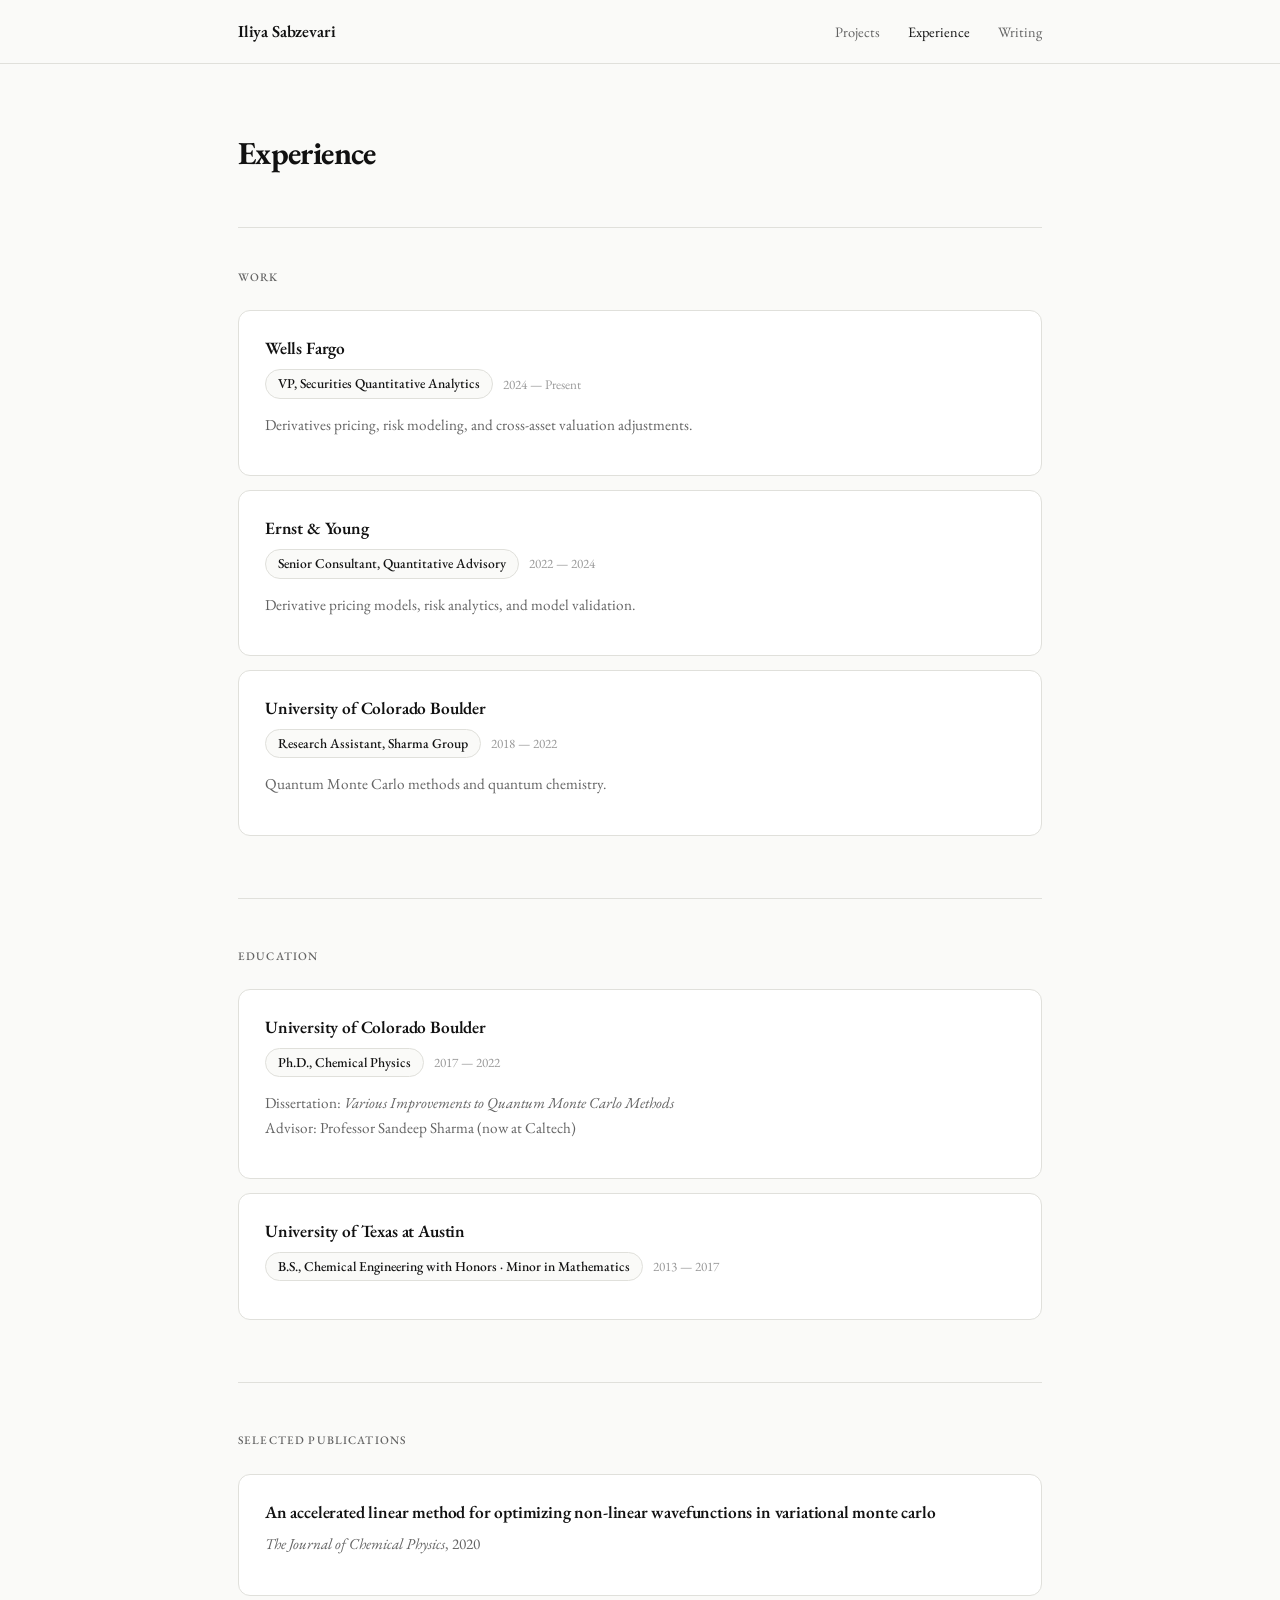
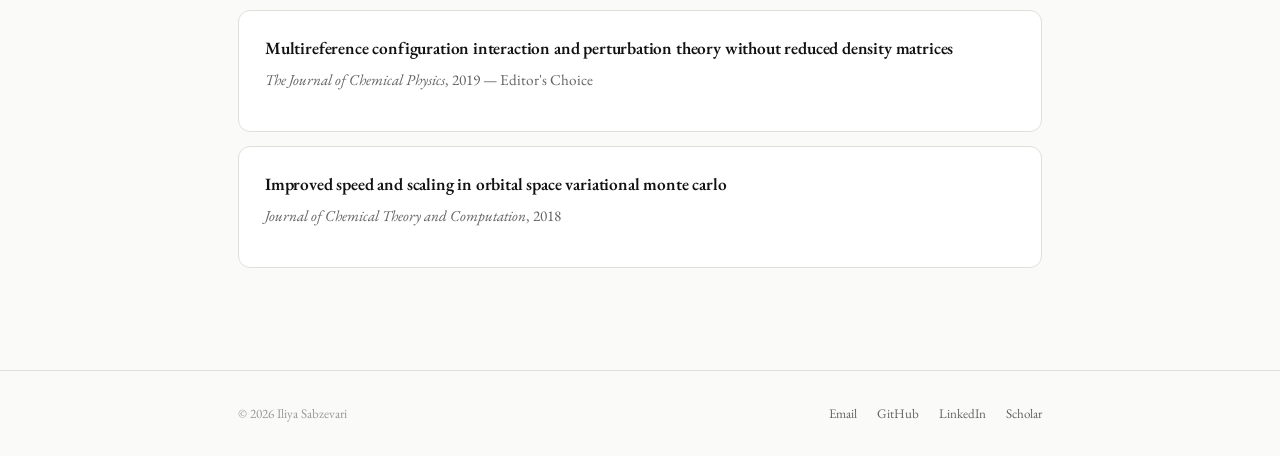
==== experience.html @ 63ef986a "initial site" ====
<!DOCTYPE html>
<html lang="en">
<head>
  <meta charset="UTF-8" />
  <meta name="viewport" content="width=device-width, initial-scale=1.0" />
  <title>Experience — Iliya Sabzevari</title>
  <link rel="preconnect" href="https://fonts.googleapis.com" />
  <link rel="preconnect" href="https://fonts.gstatic.com" crossorigin />
  <link href="https://fonts.googleapis.com/css2?family=EB+Garamond:ital,wght@0,400;0,600;0,700;1,400&display=swap" rel="stylesheet" />
  <link rel="stylesheet" href="styles.css" />
</head>
<body>
  <header class="site-header">
    <nav class="nav">
      <a href="index.html" class="brand">Iliya Sabzevari</a>
      <div class="nav-links">
        <a href="projects.html">Projects</a>
        <a href="experience.html" class="active">Experience</a>
        <a href="writing.html">Writing</a>
      </div>
    </nav>
  </header>

  <main class="container">
    <div class="page-header">
      <h1>Experience</h1>
    </div>

    <!-- Work -->
    <section class="section" style="border-top: none; padding-top: 0;">
      <p class="section-label">Work</p>

      <article class="card">
        <h3>Wells Fargo</h3>
        <div class="exp-meta">
          <span class="role">VP, Securities Quantitative Analytics</span>
          <span class="period">2024 — Present</span>
        </div>
        <p class="subtitle">Derivatives pricing, risk modeling, and cross-asset valuation adjustments.</p>
      </article>

      <article class="card">
        <h3>Ernst &amp; Young</h3>
        <div class="exp-meta">
          <span class="role">Senior Consultant, Quantitative Advisory</span>
          <span class="period">2022 — 2024</span>
        </div>
        <p class="subtitle">Derivative pricing models, risk analytics, and model validation.</p>
      </article>

      <article class="card">
        <h3>University of Colorado Boulder</h3>
        <div class="exp-meta">
          <span class="role">Research Assistant, Sharma Group</span>
          <span class="period">2018 — 2022</span>
        </div>
        <p class="subtitle">Quantum Monte Carlo methods and quantum chemistry.</p>
      </article>
    </section>

    <!-- Education -->
    <section class="section">
      <p class="section-label">Education</p>

      <article class="card">
        <h3>University of Colorado Boulder</h3>
        <div class="exp-meta">
          <span class="role">Ph.D., Chemical Physics</span>
          <span class="period">2017 — 2022</span>
        </div>
        <p class="subtitle">Dissertation: <em>Various Improvements to Quantum Monte Carlo Methods</em><br />Advisor: Professor Sandeep Sharma (now at Caltech)</p>
      </article>

      <article class="card">
        <h3>University of Texas at Austin</h3>
        <div class="exp-meta">
          <span class="role">B.S., Chemical Engineering with Honors · Minor in Mathematics</span>
          <span class="period">2013 — 2017</span>
        </div>
      </article>
    </section>

    <!-- Publications -->
    <section class="section">
      <p class="section-label">Selected Publications</p>

      <a class="card" href="https://doi.org/10.1063/1.5125803" target="_blank" rel="noopener" style="display: block; text-decoration: none;">
        <h3>An accelerated linear method for optimizing non-linear wavefunctions in variational monte carlo</h3>
        <p class="subtitle"><em>The Journal of Chemical Physics</em>, 2020</p>
      </a>

      <a class="card" href="https://doi.org/10.1063/1.5128115" target="_blank" rel="noopener" style="display: block; text-decoration: none;">
        <h3>Multireference configuration interaction and perturbation theory without reduced density matrices</h3>
        <p class="subtitle"><em>The Journal of Chemical Physics</em>, 2019 — Editor's Choice</p>
      </a>

      <a class="card" href="https://doi.org/10.1021/acs.jctc.8b00927" target="_blank" rel="noopener" style="display: block; text-decoration: none;">
        <h3>Improved speed and scaling in orbital space variational monte carlo</h3>
        <p class="subtitle"><em>Journal of Chemical Theory and Computation</em>, 2018</p>
      </a>
    </section>
  </main>

  <footer class="site-footer">
    <div class="footer-inner">
      <span>&copy; 2026 Iliya Sabzevari</span>
      <div class="footer-links">
        <a href="mailto:iliya.sabzevari@gmail.com">Email</a>
        <a href="https://github.com/iliya-s" target="_blank" rel="noopener">GitHub</a>
        <a href="https://www.linkedin.com/in/iliya-sabzevari-ph-d-72a019a4/" target="_blank" rel="noopener">LinkedIn</a>
        <a href="https://scholar.google.com/citations?hl=en&user=_rSN45oAAAAJ" target="_blank" rel="noopener">Scholar</a>
      </div>
    </div>
  </footer>
</body>
</html>
---- styles.css ----
/* ── Tokens ─────────────────────────────────────────────── */
:root {
  --bg:     #fafaf8;
  --text:   #111111;
  --muted:  #636363;
  --light:  #999999;
  --line:   #e0e0db;
  --card:   #ffffff;
  --accent: #111111;
  --radius: 12px;
  --max-w:  860px;
}

/* ── Reset ──────────────────────────────────────────────── */
*, *::before, *::after { box-sizing: border-box; margin: 0; padding: 0; }

/* ── Base ───────────────────────────────────────────────── */
body {
  font-family: "EB Garamond", "Georgia", "Times New Roman", serif;
  background: var(--bg);
  color: var(--text);
  line-height: 1.6;
  -webkit-font-smoothing: antialiased;
  font-size: 17px;
}

a { color: inherit; text-decoration: none; }

img { display: block; max-width: 100%; }

/* ── Layout ─────────────────────────────────────────────── */
.container {
  max-width: var(--max-w);
  margin: 0 auto;
  padding: 0 28px;
}

/* ── Nav ────────────────────────────────────────────────── */
.site-header {
  position: sticky;
  top: 0;
  z-index: 100;
  background: var(--bg);
  border-bottom: 1px solid var(--line);
}

.nav {
  max-width: var(--max-w);
  margin: 0 auto;
  padding: 18px 28px;
  display: flex;
  justify-content: space-between;
  align-items: center;
}

.brand {
  font-weight: 600;
  font-size: 1.05rem;
  letter-spacing: -0.01em;
}

.nav-links {
  display: flex;
  gap: 28px;
}

.nav-links a {
  font-size: 0.9rem;
  color: var(--muted);
  transition: color 0.2s;
}

.nav-links a:hover,
.nav-links a.active {
  color: var(--text);
}

/* ── Hero (home) ────────────────────────────────────────── */
.hero {
  padding: 80px 0 64px;
}

.hero-intro {
  display: flex;
  align-items: flex-start;
  gap: 48px;
}

.hero-text {
  flex: 1;
  min-width: 0;
}

.hero-photo {
  flex-shrink: 0;
  width: 200px;
  height: 200px;
  border-radius: 50%;
  overflow: hidden;
  margin-top: 8px;
}

.hero-photo img {
  width: 100%;
  height: 100%;
  object-fit: cover;
}

.eyebrow {
  text-transform: uppercase;
  letter-spacing: 0.1em;
  font-size: 0.72rem;
  color: var(--muted);
  margin-bottom: 18px;
  font-weight: 500;
}

.hero h1 {
  font-size: clamp(2rem, 5vw, 3.2rem);
  line-height: 1.08;
  letter-spacing: -0.02em;
  font-weight: 700;
  margin-bottom: 10px;
}

.lede {
  max-width: 560px;
  font-size: 1.08rem;
  color: var(--muted);
  line-height: 1.65;
}

.about-text {
  margin-top: 24px;
  font-size: 1.05rem;
  line-height: 1.75;
  color: var(--text);
  max-width: 600px;
}

.actions {
  display: flex;
  gap: 12px;
  margin-top: 32px;
  flex-wrap: wrap;
}

/* ── Buttons ────────────────────────────────────────────── */
.btn {
  display: inline-flex;
  align-items: center;
  gap: 6px;
  padding: 10px 20px;
  font-size: 0.88rem;
  font-weight: 500;
  border: 1px solid var(--line);
  border-radius: 999px;
  background: transparent;
  color: var(--text);
  cursor: pointer;
  transition: background 0.2s, border-color 0.2s;
}

.btn:hover {
  background: var(--text);
  color: #fff;
  border-color: var(--text);
}

.btn.primary {
  background: var(--text);
  color: #fff;
  border-color: var(--text);
}

.btn.primary:hover {
  background: #333;
  border-color: #333;
}

.btn .arrow {
  transition: transform 0.2s;
}

.btn:hover .arrow {
  transform: translateX(3px);
}

/* ── Page header (inner pages) ──────────────────────────── */
.page-header {
  padding: 64px 0 40px;
  border-bottom: 1px solid var(--line);
  margin-bottom: 40px;
}

.page-header h1 {
  font-size: 2rem;
  font-weight: 700;
  letter-spacing: -0.02em;
  margin-bottom: 8px;
}

.page-header p {
  color: var(--muted);
  font-size: 1.05rem;
}

/* ── Sections ───────────────────────────────────────────── */
.section {
  padding: 48px 0;
}

.section + .section {
  border-top: 1px solid var(--line);
}

.section-label {
  text-transform: uppercase;
  letter-spacing: 0.1em;
  font-size: 0.72rem;
  font-weight: 500;
  color: var(--muted);
  margin-bottom: 24px;
}

/* ── Cards ──────────────────────────────────────────────── */
.card {
  background: var(--card);
  border: 1px solid var(--line);
  border-radius: var(--radius);
  padding: 24px 26px;
  margin-bottom: 14px;
  transition: border-color 0.2s, box-shadow 0.2s;
}

.card:hover {
  border-color: #c0c0b8;
  box-shadow: 0 2px 12px rgba(0,0,0,0.04);
}

.card h3 {
  font-size: 1.08rem;
  font-weight: 600;
  margin-bottom: 6px;
  letter-spacing: -0.01em;
}

.card .subtitle {
  font-size: 0.95rem;
  color: var(--muted);
  margin-bottom: 14px;
}

.card ul {
  list-style: none;
  padding: 0;
}

.card li {
  position: relative;
  padding-left: 16px;
  font-size: 0.95rem;
  color: var(--muted);
  line-height: 1.65;
}

.card li + li {
  margin-top: 6px;
}

.card li::before {
  content: "";
  position: absolute;
  left: 0;
  top: 10px;
  width: 5px;
  height: 5px;
  border-radius: 50%;
  background: var(--line);
}

/* ── Experience timeline ────────────────────────────────── */
.exp-meta {
  display: flex;
  align-items: center;
  gap: 10px;
  margin-bottom: 14px;
  flex-wrap: wrap;
}

.exp-meta .role {
  font-size: 0.85rem;
  font-weight: 500;
  color: var(--text);
  background: var(--bg);
  border: 1px solid var(--line);
  border-radius: 999px;
  padding: 3px 12px;
}

.exp-meta .period {
  font-size: 0.82rem;
  color: var(--light);
}

/* ── Writing cards ──────────────────────────────────────── */
.writing-card {
  display: block;
  padding: 24px 26px;
  background: var(--card);
  border: 1px solid var(--line);
  border-radius: var(--radius);
  margin-bottom: 14px;
  transition: border-color 0.2s, box-shadow 0.2s;
}

.writing-card:hover {
  border-color: #c0c0b8;
  box-shadow: 0 2px 12px rgba(0,0,0,0.04);
}

.writing-card h3 {
  font-size: 1.08rem;
  font-weight: 600;
  margin-bottom: 6px;
  letter-spacing: -0.01em;
}

.writing-card p {
  font-size: 0.92rem;
  color: var(--muted);
  line-height: 1.6;
}

.writing-card .read-more {
  display: inline-block;
  margin-top: 12px;
  font-size: 0.85rem;
  font-weight: 500;
  color: var(--text);
}

/* ── Footer ─────────────────────────────────────────────── */
.site-footer {
  border-top: 1px solid var(--line);
  margin-top: 40px;
}

.footer-inner {
  max-width: var(--max-w);
  margin: 0 auto;
  padding: 32px 28px;
  display: flex;
  justify-content: space-between;
  align-items: center;
  flex-wrap: wrap;
  gap: 16px;
}

.footer-inner span {
  font-size: 0.82rem;
  color: var(--light);
}

.footer-links {
  display: flex;
  gap: 20px;
}

.footer-links a {
  font-size: 0.82rem;
  color: var(--muted);
  transition: color 0.2s;
}

.footer-links a:hover {
  color: var(--text);
}

/* ── Responsive ─────────────────────────────────────────── */
@media (max-width: 640px) {
  .nav {
    flex-direction: column;
    align-items: flex-start;
    gap: 12px;
  }

  .hero {
    padding: 56px 0 48px;
  }

  .hero-intro {
    flex-direction: column-reverse;
    gap: 32px;
  }

  .hero-photo {
    width: 140px;
    height: 140px;
  }

  .page-header {
    padding: 48px 0 32px;
  }

  .footer-inner {
    flex-direction: column;
    align-items: flex-start;
  }
}
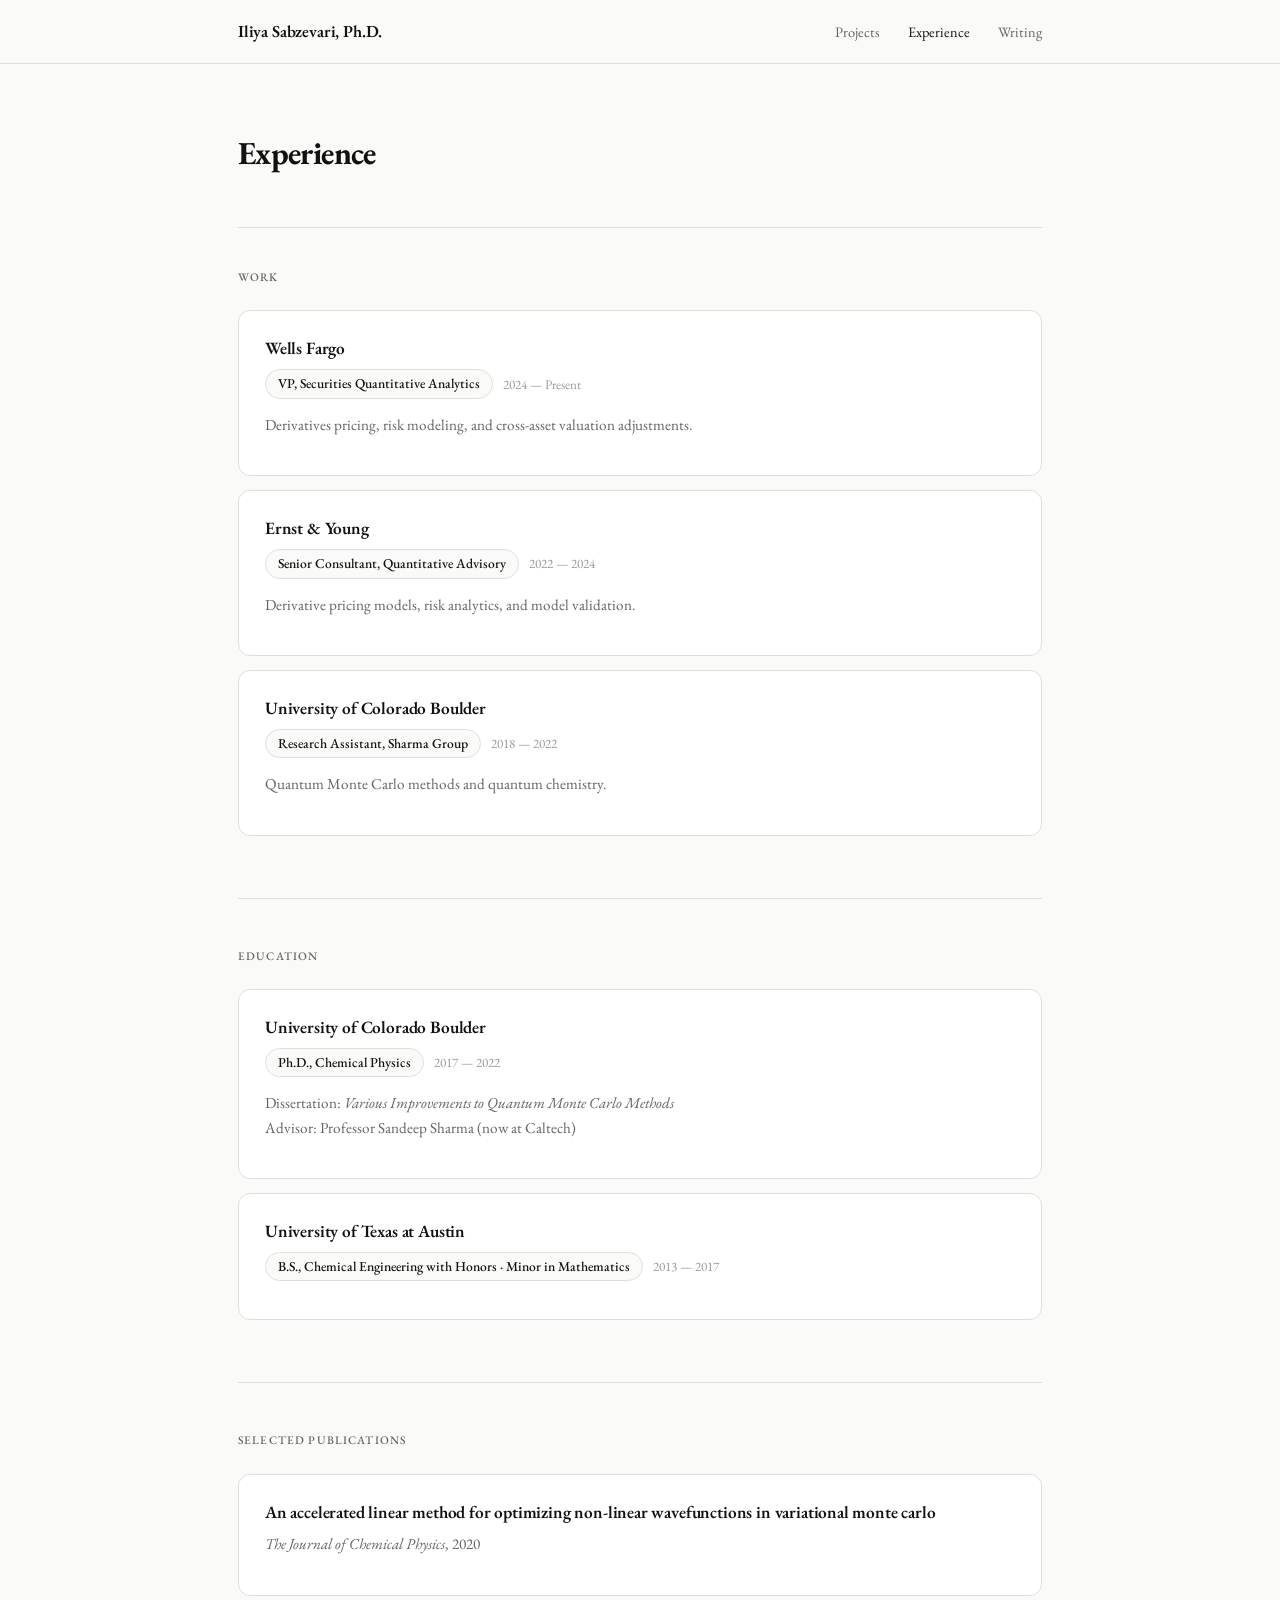
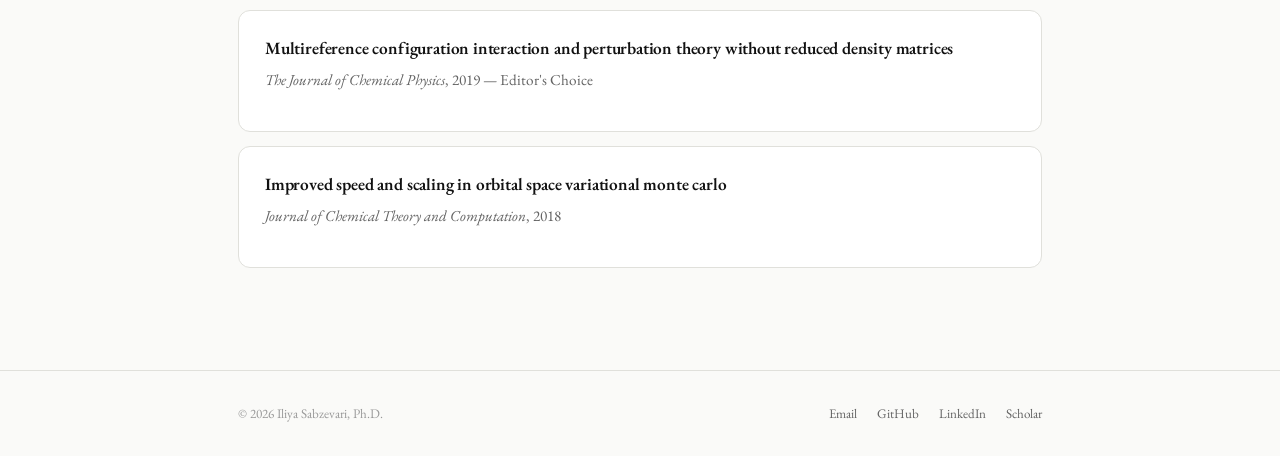
==== commit f155bd8c: "add Ph.D. to name" ====
--- a/experience.html
+++ b/experience.html
@@ -3,7 +3,7 @@
 <head>
   <meta charset="UTF-8" />
   <meta name="viewport" content="width=device-width, initial-scale=1.0" />
-  <title>Experience — Iliya Sabzevari</title>
+  <title>Experience — Iliya Sabzevari, Ph.D.</title>
   <link rel="preconnect" href="https://fonts.googleapis.com" />
   <link rel="preconnect" href="https://fonts.gstatic.com" crossorigin />
   <link href="https://fonts.googleapis.com/css2?family=EB+Garamond:ital,wght@0,400;0,600;0,700;1,400&display=swap" rel="stylesheet" />
@@ -12,7 +12,7 @@
 <body>
   <header class="site-header">
     <nav class="nav">
-      <a href="index.html" class="brand">Iliya Sabzevari</a>
+      <a href="index.html" class="brand">Iliya Sabzevari, Ph.D.</a>
       <div class="nav-links">
         <a href="projects.html">Projects</a>
         <a href="experience.html" class="active">Experience</a>
@@ -103,7 +103,7 @@
 
   <footer class="site-footer">
     <div class="footer-inner">
-      <span>&copy; 2026 Iliya Sabzevari</span>
+      <span>&copy; 2026 Iliya Sabzevari, Ph.D.</span>
       <div class="footer-links">
         <a href="mailto:iliya.sabzevari@gmail.com">Email</a>
         <a href="https://github.com/iliya-s" target="_blank" rel="noopener">GitHub</a>
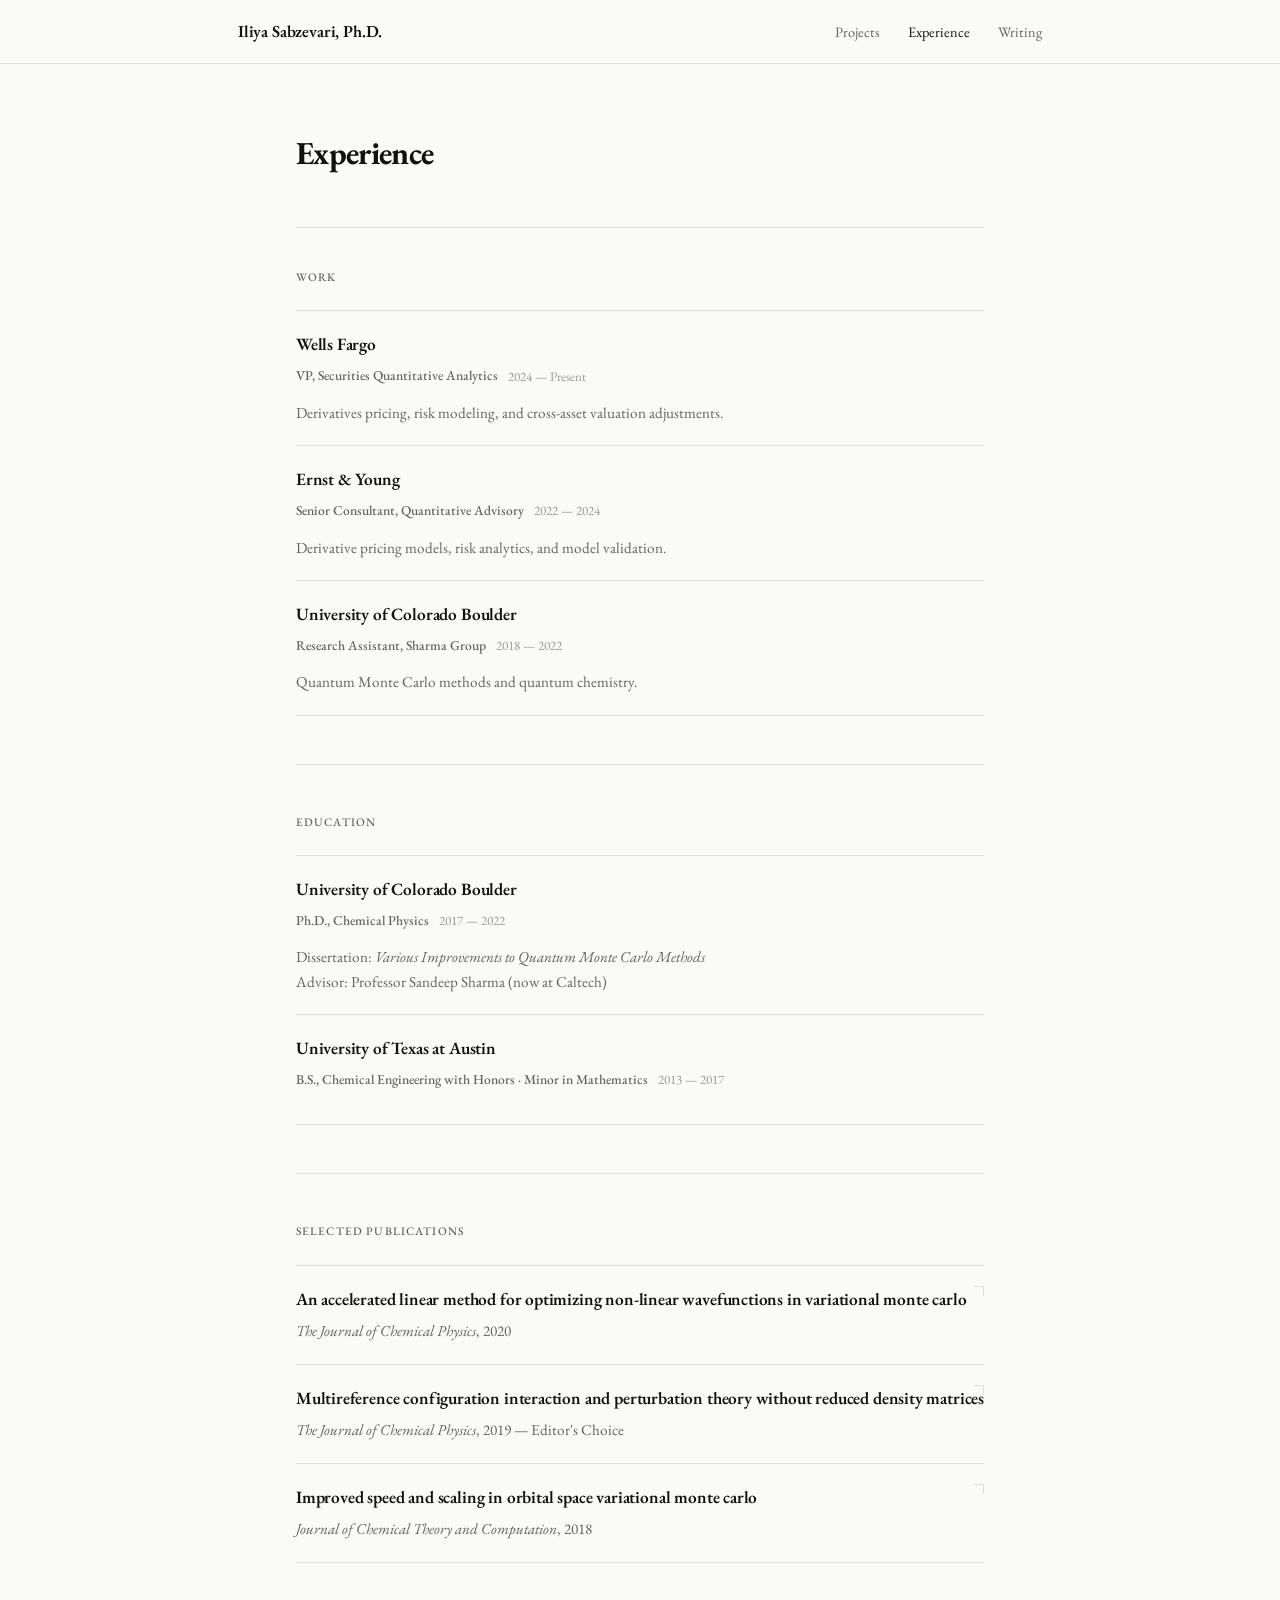
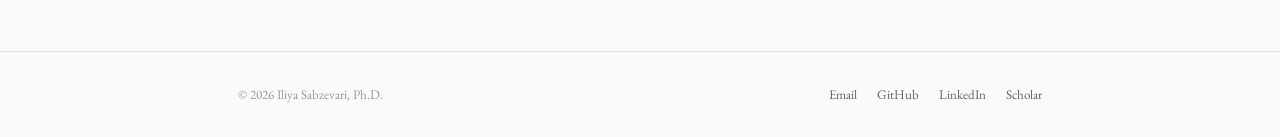
==== commit b7777035: "flat card design, sticky footer" ====
--- a/experience.html
+++ b/experience.html
@@ -84,17 +84,17 @@
     <section class="section">
       <p class="section-label">Selected Publications</p>
 
-      <a class="card" href="https://doi.org/10.1063/1.5125803" target="_blank" rel="noopener" style="display: block; text-decoration: none;">
+      <a class="card" href="https://doi.org/10.1063/1.5125803" target="_blank" rel="noopener">
         <h3>An accelerated linear method for optimizing non-linear wavefunctions in variational monte carlo</h3>
         <p class="subtitle"><em>The Journal of Chemical Physics</em>, 2020</p>
       </a>
 
-      <a class="card" href="https://doi.org/10.1063/1.5128115" target="_blank" rel="noopener" style="display: block; text-decoration: none;">
+      <a class="card" href="https://doi.org/10.1063/1.5128115" target="_blank" rel="noopener">
         <h3>Multireference configuration interaction and perturbation theory without reduced density matrices</h3>
         <p class="subtitle"><em>The Journal of Chemical Physics</em>, 2019 — Editor's Choice</p>
       </a>
 
-      <a class="card" href="https://doi.org/10.1021/acs.jctc.8b00927" target="_blank" rel="noopener" style="display: block; text-decoration: none;">
+      <a class="card" href="https://doi.org/10.1021/acs.jctc.8b00780" target="_blank" rel="noopener">
         <h3>Improved speed and scaling in orbital space variational monte carlo</h3>
         <p class="subtitle"><em>Journal of Chemical Theory and Computation</em>, 2018</p>
       </a>
--- a/styles.css
+++ b/styles.css
@@ -5,9 +5,7 @@
   --muted:  #636363;
   --light:  #999999;
   --line:   #e0e0db;
-  --card:   #ffffff;
   --accent: #111111;
-  --radius: 12px;
   --max-w:  860px;
 }
 
@@ -15,6 +13,10 @@
 *, *::before, *::after { box-sizing: border-box; margin: 0; padding: 0; }
 
 /* ── Base ───────────────────────────────────────────────── */
+html {
+  min-height: 100%;
+}
+
 body {
   font-family: "EB Garamond", "Georgia", "Times New Roman", serif;
   background: var(--bg);
@@ -22,6 +24,13 @@
   line-height: 1.6;
   -webkit-font-smoothing: antialiased;
   font-size: 17px;
+  min-height: 100vh;
+  display: flex;
+  flex-direction: column;
+}
+
+main.container {
+  flex: 1;
 }
 
 a { color: inherit; text-decoration: none; }
@@ -154,7 +163,7 @@
   font-size: 0.88rem;
   font-weight: 500;
   border: 1px solid var(--line);
-  border-radius: 999px;
+  border-radius: 0;
   background: transparent;
   color: var(--text);
   cursor: pointer;
@@ -225,17 +234,42 @@
 
 /* ── Cards ──────────────────────────────────────────────── */
 .card {
-  background: var(--card);
-  border: 1px solid var(--line);
-  border-radius: var(--radius);
-  padding: 24px 26px;
-  margin-bottom: 14px;
-  transition: border-color 0.2s, box-shadow 0.2s;
+  background: transparent;
+  border-top: 1px solid var(--line);
+  padding: 20px 0;
+  margin-bottom: 0;
+  transition: border-color 0.2s;
+}
+
+.card:last-child {
+  border-bottom: 1px solid var(--line);
 }
 
 .card:hover {
   border-color: #c0c0b8;
-  box-shadow: 0 2px 12px rgba(0,0,0,0.04);
+}
+
+a.card {
+  cursor: pointer;
+  position: relative;
+  display: block;
+  text-decoration: none;
+}
+
+a.card::after {
+  content: "";
+  position: absolute;
+  top: 20px;
+  right: 0;
+  width: 10px;
+  height: 10px;
+  border-top: 1.5px solid var(--line);
+  border-right: 1.5px solid var(--line);
+  transition: border-color 0.2s;
+}
+
+a.card:hover::after {
+  border-color: var(--muted);
 }
 
 .card h3 {
@@ -248,7 +282,7 @@
 .card .subtitle {
   font-size: 0.95rem;
   color: var(--muted);
-  margin-bottom: 14px;
+  margin-bottom: 0;
 }
 
 .card ul {
@@ -291,11 +325,7 @@
 .exp-meta .role {
   font-size: 0.85rem;
   font-weight: 500;
-  color: var(--text);
-  background: var(--bg);
-  border: 1px solid var(--line);
-  border-radius: 999px;
-  padding: 3px 12px;
+  color: var(--muted);
 }
 
 .exp-meta .period {
@@ -306,17 +336,20 @@
 /* ── Writing cards ──────────────────────────────────────── */
 .writing-card {
   display: block;
-  padding: 24px 26px;
-  background: var(--card);
-  border: 1px solid var(--line);
-  border-radius: var(--radius);
-  margin-bottom: 14px;
-  transition: border-color 0.2s, box-shadow 0.2s;
+  position: relative;
+  background: transparent;
+  border-top: 1px solid var(--line);
+  padding: 20px 0;
+  margin-bottom: 0;
+  transition: border-color 0.2s;
+}
+
+.writing-card:last-of-type {
+  border-bottom: 1px solid var(--line);
 }
 
 .writing-card:hover {
   border-color: #c0c0b8;
-  box-shadow: 0 2px 12px rgba(0,0,0,0.04);
 }
 
 .writing-card h3 {
@@ -324,6 +357,27 @@
   font-weight: 600;
   margin-bottom: 6px;
   letter-spacing: -0.01em;
+}
+
+.writing-date {
+  font-size: 0.82rem;
+  color: var(--light);
+}
+
+.writing-card::after {
+  content: "";
+  position: absolute;
+  top: 20px;
+  right: 0;
+  width: 10px;
+  height: 10px;
+  border-top: 1.5px solid var(--line);
+  border-right: 1.5px solid var(--line);
+  transition: border-color 0.2s;
+}
+
+.writing-card:hover::after {
+  border-color: var(--muted);
 }
 
 .writing-card p {
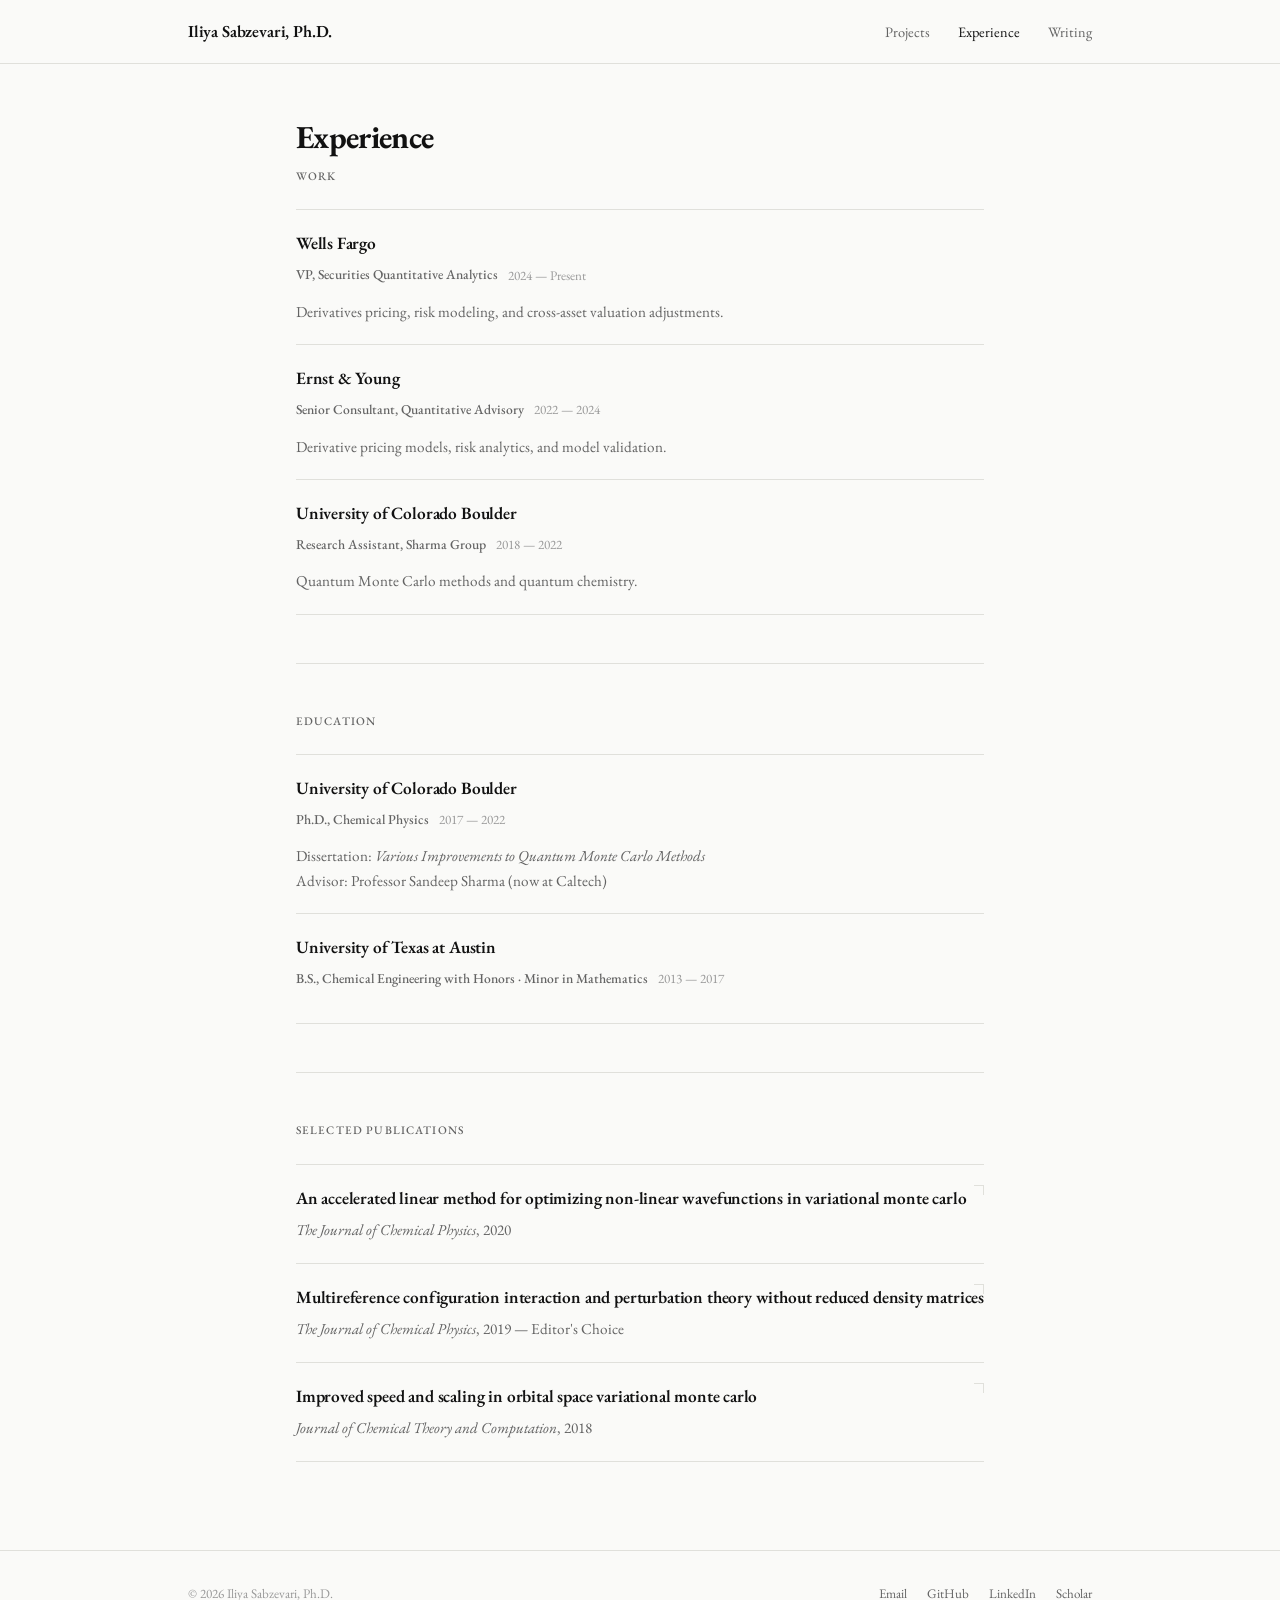
==== commit 8fb14f20: "fix page header spacing, add favicon" ====
--- a/experience.html
+++ b/experience.html
@@ -7,6 +7,7 @@
   <link rel="preconnect" href="https://fonts.googleapis.com" />
   <link rel="preconnect" href="https://fonts.gstatic.com" crossorigin />
   <link href="https://fonts.googleapis.com/css2?family=EB+Garamond:ital,wght@0,400;0,600;0,700;1,400&display=swap" rel="stylesheet" />
+  <link rel="icon" href="favicon.svg" type="image/svg+xml" />
   <link rel="stylesheet" href="styles.css" />
 </head>
 <body>
--- a/styles.css
+++ b/styles.css
@@ -6,7 +6,7 @@
   --light:  #999999;
   --line:   #e0e0db;
   --accent: #111111;
-  --max-w:  860px;
+  --max-w:  960px;
 }
 
 /* ── Reset ──────────────────────────────────────────────── */
@@ -86,27 +86,15 @@
 
 /* ── Hero (home) ────────────────────────────────────────── */
 .hero {
-  padding: 80px 0 64px;
-}
-
-.hero-intro {
-  display: flex;
-  align-items: flex-start;
-  gap: 48px;
-}
-
-.hero-text {
-  flex: 1;
-  min-width: 0;
+  padding: 40px 0 64px;
 }
 
 .hero-photo {
-  flex-shrink: 0;
-  width: 200px;
-  height: 200px;
-  border-radius: 50%;
+  width: 110px;
+  height: 110px;
+  border-radius: 0;
   overflow: hidden;
-  margin-top: 8px;
+  margin-bottom: 36px;
 }
 
 .hero-photo img {
@@ -144,7 +132,6 @@
   font-size: 1.05rem;
   line-height: 1.75;
   color: var(--text);
-  max-width: 600px;
 }
 
 .actions {
@@ -197,21 +184,21 @@
 
 /* ── Page header (inner pages) ──────────────────────────── */
 .page-header {
-  padding: 64px 0 40px;
-  border-bottom: 1px solid var(--line);
-  margin-bottom: 40px;
+  padding: 48px 0 0;
+  margin-bottom: 0;
 }
 
 .page-header h1 {
   font-size: 2rem;
   font-weight: 700;
   letter-spacing: -0.02em;
-  margin-bottom: 8px;
+  margin-bottom: 4px;
 }
 
 .page-header p {
   color: var(--muted);
   font-size: 1.05rem;
+  margin-bottom: 0;
 }
 
 /* ── Sections ───────────────────────────────────────────── */
@@ -443,14 +430,9 @@
     padding: 56px 0 48px;
   }
 
-  .hero-intro {
-    flex-direction: column-reverse;
-    gap: 32px;
-  }
-
   .hero-photo {
-    width: 140px;
-    height: 140px;
+    width: 120px;
+    height: 120px;
   }
 
   .page-header {
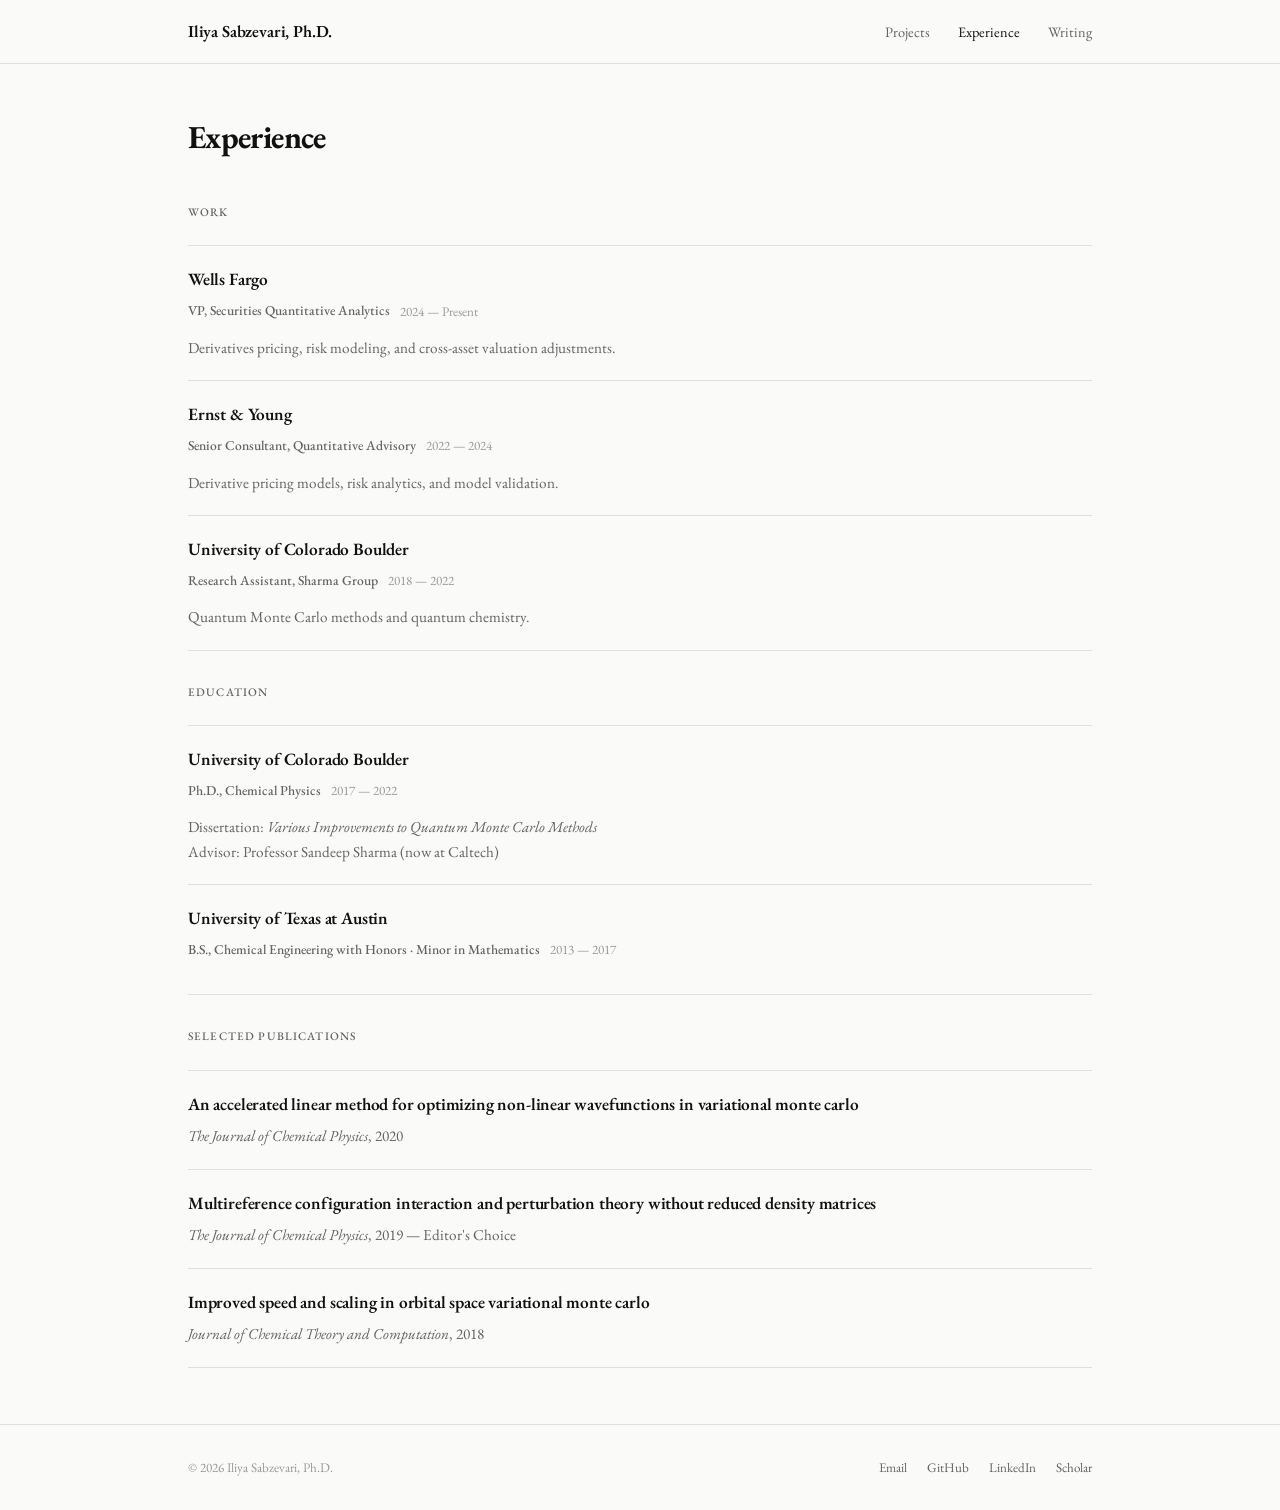
==== commit 2dedc02e: "fix page widths, remove card backgrounds, clean up spacing" ====
--- a/experience.html
+++ b/experience.html
@@ -28,7 +28,7 @@
     </div>
 
     <!-- Work -->
-    <section class="section" style="border-top: none; padding-top: 0;">
+    <section class="section">
       <p class="section-label">Work</p>
 
       <article class="card">
--- a/styles.css
+++ b/styles.css
@@ -42,6 +42,7 @@
   max-width: var(--max-w);
   margin: 0 auto;
   padding: 0 28px;
+  width: 100%;
 }
 
 /* ── Nav ────────────────────────────────────────────────── */
@@ -184,7 +185,7 @@
 
 /* ── Page header (inner pages) ──────────────────────────── */
 .page-header {
-  padding: 48px 0 0;
+  padding: 48px 0 20px;
   margin-bottom: 0;
 }
 
@@ -203,11 +204,11 @@
 
 /* ── Sections ───────────────────────────────────────────── */
 .section {
-  padding: 48px 0;
+  padding: 16px 0;
 }
 
 .section + .section {
-  border-top: 1px solid var(--line);
+  border-top: none;
 }
 
 .section-label {
@@ -241,22 +242,28 @@
   position: relative;
   display: block;
   text-decoration: none;
-}
-
-a.card::after {
+  padding-left: 0;
+  transition: padding-left 0.25s ease, border-color 0.2s;
+}
+
+a.card::before {
   content: "";
   position: absolute;
+  left: 0;
   top: 20px;
-  right: 0;
-  width: 10px;
-  height: 10px;
-  border-top: 1.5px solid var(--line);
-  border-right: 1.5px solid var(--line);
-  transition: border-color 0.2s;
-}
-
-a.card:hover::after {
-  border-color: var(--muted);
+  bottom: 20px;
+  width: 2px;
+  background: var(--text);
+  opacity: 0;
+  transition: opacity 0.25s ease;
+}
+
+a.card:hover {
+  padding-left: 14px;
+}
+
+a.card:hover::before {
+  opacity: 1;
 }
 
 .card h3 {
@@ -327,8 +334,9 @@
   background: transparent;
   border-top: 1px solid var(--line);
   padding: 20px 0;
+  padding-left: 0;
   margin-bottom: 0;
-  transition: border-color 0.2s;
+  transition: padding-left 0.25s ease, border-color 0.2s;
 }
 
 .writing-card:last-of-type {
@@ -354,17 +362,21 @@
 .writing-card::after {
   content: "";
   position: absolute;
+  left: 0;
   top: 20px;
-  right: 0;
-  width: 10px;
-  height: 10px;
-  border-top: 1.5px solid var(--line);
-  border-right: 1.5px solid var(--line);
-  transition: border-color 0.2s;
+  bottom: 20px;
+  width: 2px;
+  background: var(--text);
+  opacity: 0;
+  transition: opacity 0.25s ease;
+}
+
+.writing-card:hover {
+  padding-left: 14px;
 }
 
 .writing-card:hover::after {
-  border-color: var(--muted);
+  opacity: 1;
 }
 
 .writing-card p {
